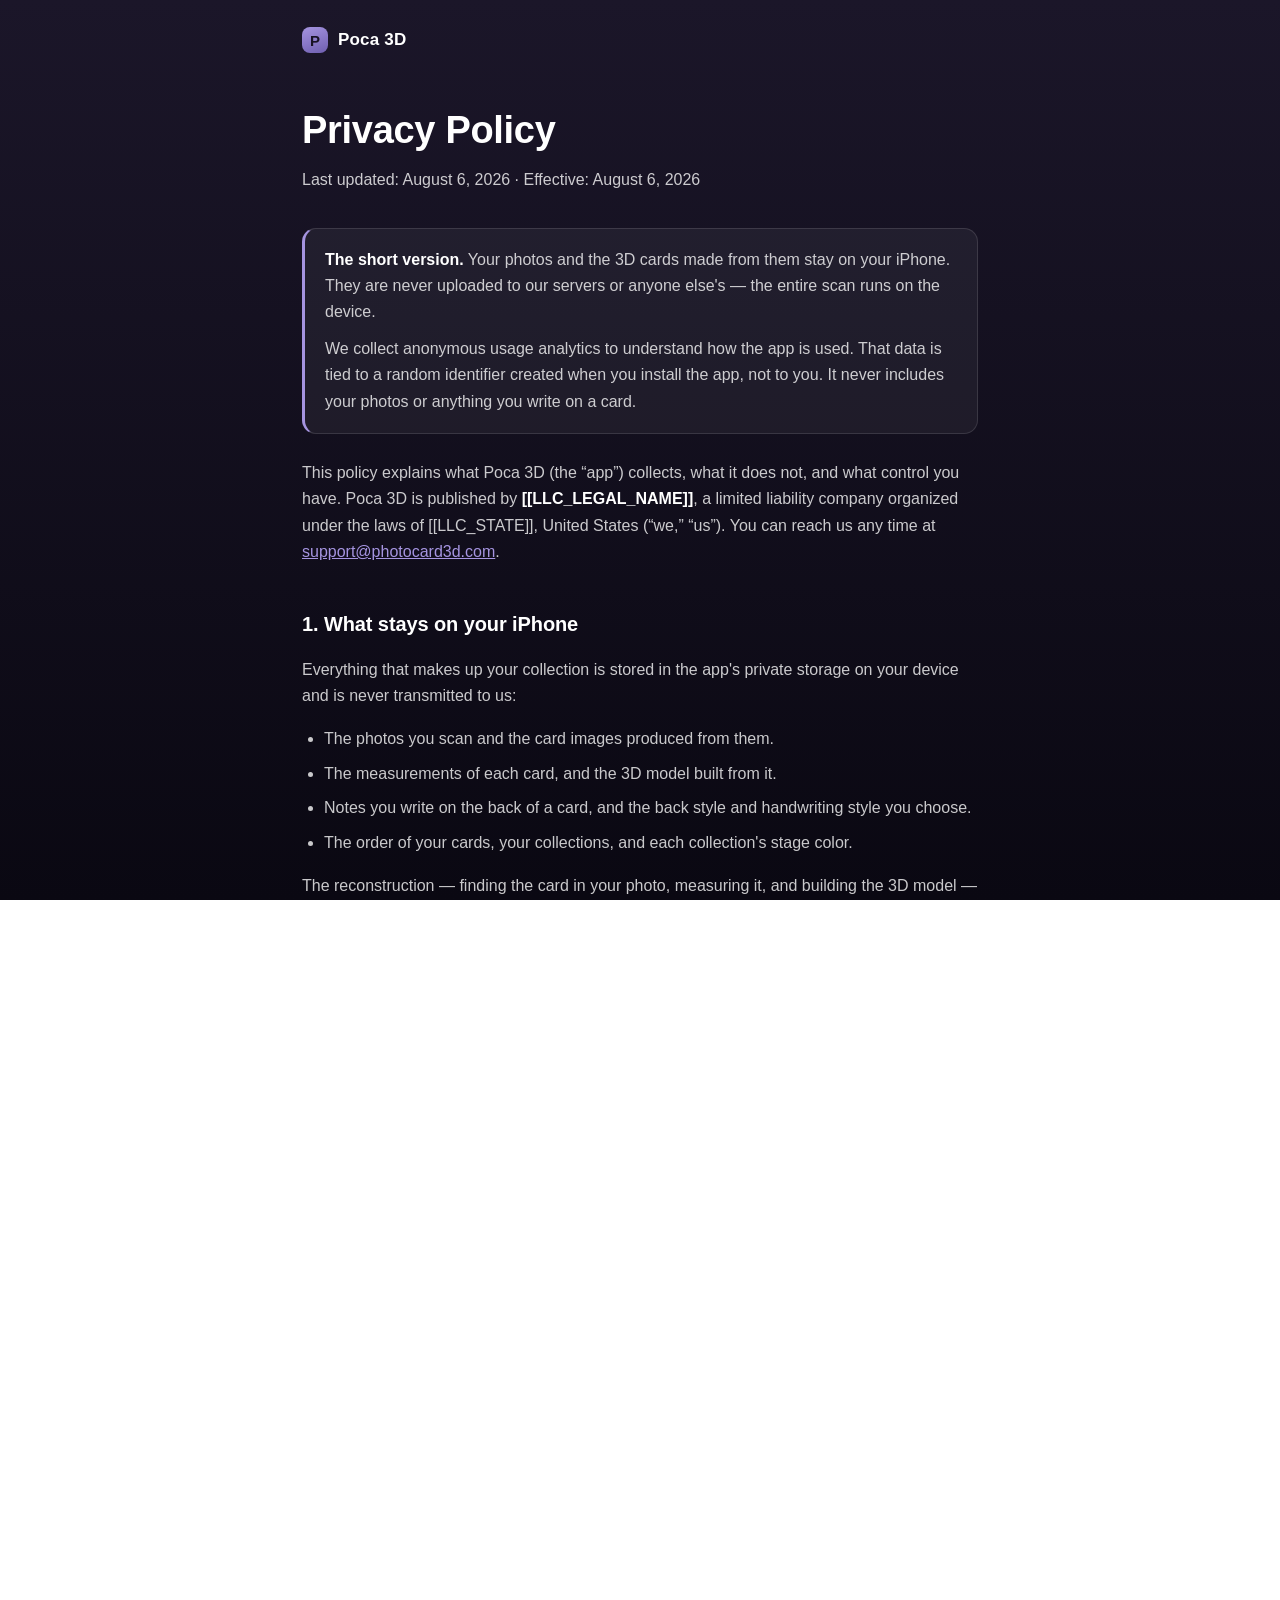
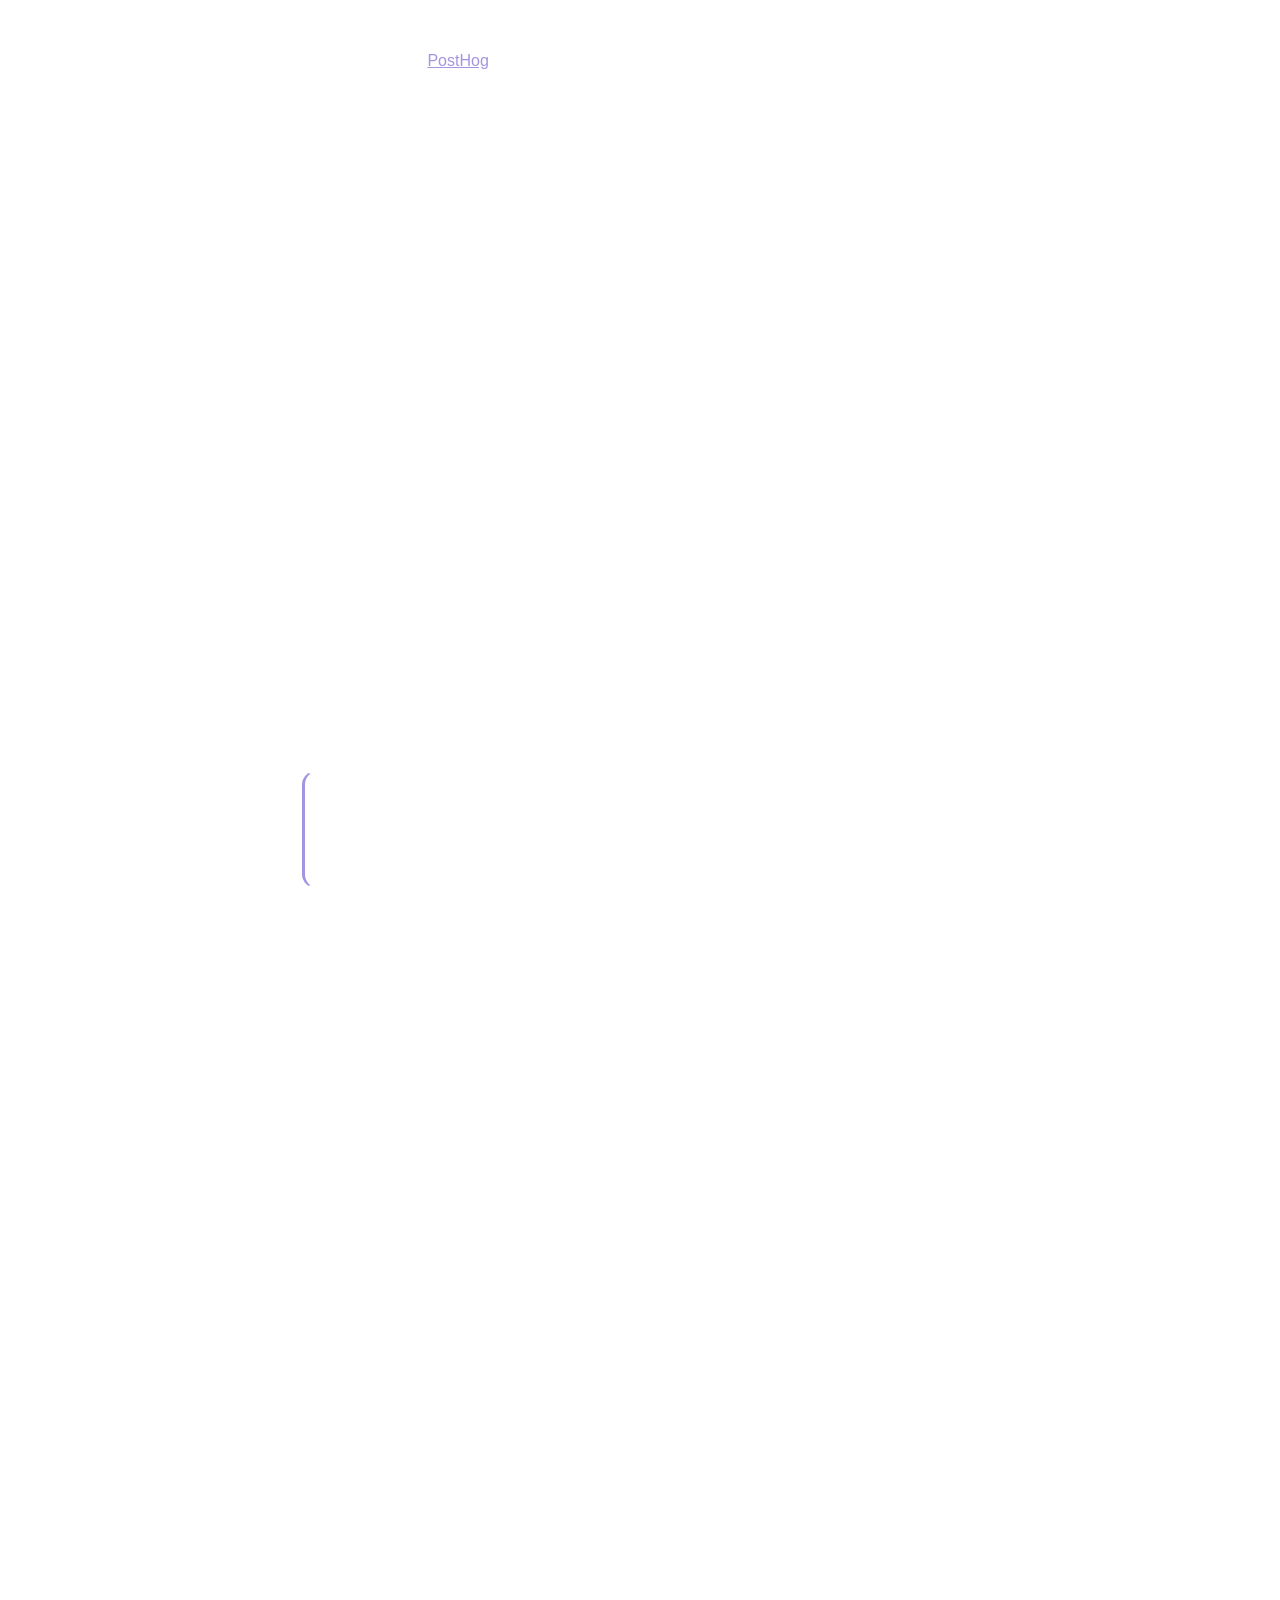
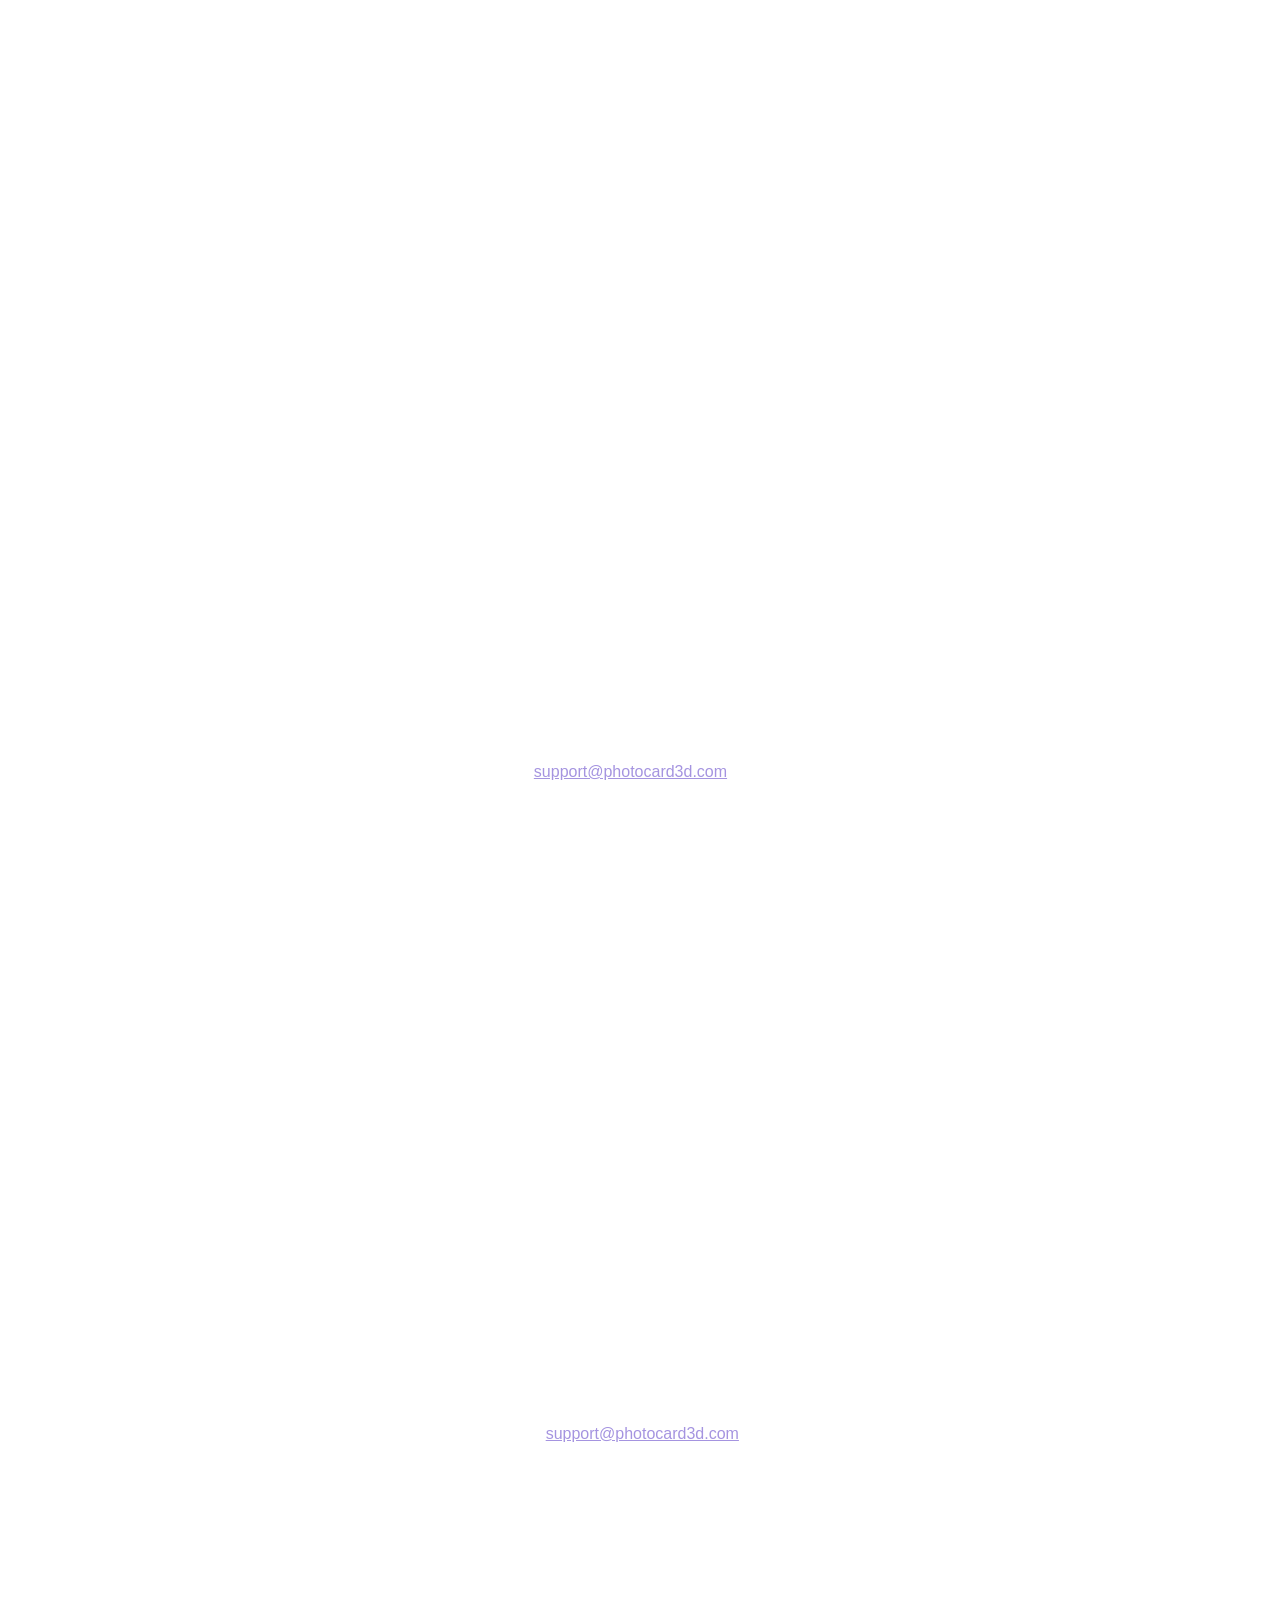
==== privacy/index.html @ b0219fa2 "Poca 3D site: landing, privacy policy, terms, support Static HTML on GitHub Pages at photocard3d.com" ====
<!doctype html>
<html lang="en">
<head>
<meta charset="utf-8">
<meta name="viewport" content="width=device-width, initial-scale=1">
<title>Privacy Policy — Poca 3D</title>
<meta name="description" content="How Poca 3D handles your photos, scans, and app data. Photos never leave your iPhone.">
<link rel="stylesheet" href="/assets/style.css">
</head>
<body>

<header class="site">
  <div class="wrap">
    <a class="brand" href="/"><span class="mark">P</span> Poca 3D</a>
  </div>
</header>

<main class="doc">
<div class="wrap">

  <h1>Privacy Policy</h1>
  <p class="updated">Last updated: August 6, 2026 &middot; Effective: August 6, 2026</p>

  <div class="callout">
    <p><strong>The short version.</strong> Your photos and the 3D cards made
    from them stay on your iPhone. They are never uploaded to our servers or
    anyone else's — the entire scan runs on the device.</p>
    <p>We collect anonymous usage analytics to understand how the app is
    used. That data is tied to a random identifier created when you install
    the app, not to you. It never includes your photos or anything you
    write on a card.</p>
  </div>

  <p>
    This policy explains what Poca 3D (the &ldquo;app&rdquo;) collects, what it
    does not, and what control you have. Poca 3D is published by
    <strong>[[LLC_LEGAL_NAME]]</strong>, a limited liability company organized
    under the laws of [[LLC_STATE]], United States (&ldquo;we,&rdquo;
    &ldquo;us&rdquo;). You can reach us any time at
    <a href="mailto:support@photocard3d.com">support@photocard3d.com</a>.
  </p>

  <h2>1. What stays on your iPhone</h2>

  <p>
    Everything that makes up your collection is stored in the app's private
    storage on your device and is never transmitted to us:
  </p>
  <ul>
    <li>The photos you scan and the card images produced from them.</li>
    <li>The measurements of each card, and the 3D model built from it.</li>
    <li>Notes you write on the back of a card, and the back style and
      handwriting style you choose.</li>
    <li>The order of your cards, your collections, and each collection's
      stage color.</li>
  </ul>
  <p>
    The reconstruction — finding the card in your photo, measuring it, and
    building the 3D model — runs entirely on your iPhone. The app has no
    server that receives images, and no account to sign in to.
  </p>

  <h3>Deleting it</h3>
  <p>
    Deleting an individual card removes it and its files from the device
    immediately. <strong>Settings &rarr; Delete All Data</strong> permanently
    removes every card, note, and scan from the device and resets the app to
    its first-launch state. Deleting the app from your iPhone also removes
    all of it.
  </p>

  <h2>2. Camera and photo access</h2>

  <table class="data">
    <tr>
      <th style="width:32%">Permission</th>
      <th>How it is used</th>
    </tr>
    <tr>
      <td>Camera</td>
      <td>Only while the scan screen is open, to show the live preview and
        take the photo you capture with the shutter. The preview is not
        recorded and nothing is captured until you tap the shutter.</td>
    </tr>
    <tr>
      <td>Photos (choosing)</td>
      <td>The app uses Apple's system photo picker. It never receives access
        to your photo library — only the single image you select is handed
        to it.</td>
    </tr>
    <tr>
      <td>Photos (add only)</td>
      <td>Requested only if you choose <em>Save Video</em> when sharing a
        card, so the video can be written to your library. This grants no
        ability to read your existing photos.</td>
    </tr>
  </table>

  <h2>3. What we do collect: anonymous analytics</h2>

  <p>
    To understand which features people use and where the app is falling
    short, we collect product analytics through
    <a href="https://posthog.com/privacy" rel="noopener">PostHog</a>, a
    third-party analytics provider whose servers are located in the United
    States. PostHog processes this data on our behalf.
  </p>

  <h3>How events are identified</h3>
  <p>
    When you first open the app, a random identifier is generated and stored
    on your device. It is not your Apple ID, your name, your email address,
    your device's advertising identifier, or your vendor identifier — it is a
    random value that exists only to group one install's events together.
    Tapping <strong>Delete All Data</strong> discards it and generates a new
    one.
  </p>

  <h3>What is sent</h3>
  <ul>
    <li><strong>Feature usage</strong> — for example that the add sheet was
      opened, a card was focused, a theme was changed, or a card was deleted.</li>
    <li><strong>Scan outcomes and diagnostics</strong> — whether a scan
      succeeded, how long it took, the detection confidence, the measured
      card size in millimetres, and the input image's megapixel count. This
      is how we improve scanning accuracy.</li>
    <li><strong>Subscription events</strong> — that a paywall was shown, a
      plan was selected, and whether a purchase started, completed, was
      cancelled, or was refunded, plus which plan.</li>
    <li><strong>Session summaries</strong> — counts of interactions such as
      card spins, page swipes, and time spent in the immersive view.</li>
    <li><strong>Standard technical context</strong> collected automatically
      by PostHog — app version, iOS version, device model, language, and
      time zone. PostHog also receives your IP address as part of any network
      request and may use it to derive an approximate, city-level location.</li>
  </ul>

  <h3>What is never sent</h3>
  <div class="callout">
    <p>We do not transmit the content of your photos or scans, the text of
    any note you write on a card, file names or paths, your name, your email
    address, your contacts, your precise location, or any advertising
    identifier.</p>
  </div>

  <h2>4. Purchases</h2>
  <p>
    Subscriptions and the one-time lifetime unlock are sold and processed by
    Apple through the App Store. We never receive or store your payment card,
    billing address, or Apple ID credentials. The app stores your
    subscription's expiration date locally so it knows whether Pro features
    are active, and records the anonymous purchase events described above.
  </p>

  <h2>5. Sharing a card</h2>
  <p>
    Share videos are composed on your device from files already stored there.
    When you share one, it goes wherever you send it and is governed by that
    service's own privacy policy. If you choose Instagram Stories, the video
    is placed on your device's clipboard — marked local-only, so it is not
    synced to your other Apple devices — and Instagram reads it when it
    opens. We never receive a copy.
  </p>

  <h2>6. No tracking and no advertising</h2>
  <p>
    Poca 3D contains no advertising, no third-party ad networks, and no
    cross-app or cross-site tracking. It does not use Apple's App Tracking
    Transparency identifier and will never ask to track you across other
    companies' apps and websites. <strong>We do not sell or share your
    personal information</strong>, as those terms are defined under
    California law.
  </p>

  <h2>7. Children</h2>
  <p>
    Poca 3D is not directed to children under 13, and we do not knowingly
    collect personal information from them. If you believe a child has
    provided us information, contact us and we will delete it.
  </p>

  <h2>8. How long data is kept</h2>
  <p>
    Data on your device stays until you delete it — we cannot reach it or
    remove it for you. Analytics events are retained for up to 24 months and
    then deleted.
  </p>

  <h2>9. Security</h2>
  <p>
    Your collection is stored inside the app's sandboxed container and is
    protected by iOS app isolation and your device's encryption. Analytics
    data is transmitted over encrypted HTTPS connections. No method of
    transmission or storage is perfectly secure, but because your photos
    never leave your device, the most sensitive data the app handles is never
    exposed to a network at all.
  </p>

  <h2>10. Your rights</h2>

  <p>
    Wherever you live, you can erase everything the app holds about you from
    within the app itself: <strong>Settings &rarr; Delete All Data</strong>.
    That wipes your on-device collection and resets your analytics identifier.
  </p>

  <h3>California (CCPA / CPRA)</h3>
  <p>
    If you are a California resident you have the right to know what personal
    information is collected and how it is used, to request deletion or
    correction, and to not be discriminated against for exercising those
    rights. We do not sell or share personal information, so there is nothing
    to opt out of. To make a request, email
    <a href="mailto:support@photocard3d.com">support@photocard3d.com</a>.
    Because our analytics are pseudonymous, we may ask you for the identifier
    shown in the app so we can locate the right records.
  </p>

  <h3>European Economic Area, United Kingdom, and Switzerland (GDPR)</h3>
  <p>
    If you are in one of these regions, you have the right to access,
    rectify, erase, restrict, and port your personal data, and to object to
    processing. Our legal basis for analytics is our legitimate interest in
    understanding and improving the app; our legal basis for processing
    purchase records is performance of our contract with you. Analytics data
    is transferred to and processed in the United States. You have the right
    to lodge a complaint with your local supervisory authority.
  </p>

  <h3>Other regions</h3>
  <p>
    If your local law grants you rights over your personal data that are not
    listed here, contact us and we will honor them.
  </p>

  <h2>11. Changes to this policy</h2>
  <p>
    If this policy changes, we will update the date at the top of this page.
    If a change materially affects how your information is handled, we will
    make that clear in the app before it takes effect.
  </p>

  <h2>12. Contact</h2>
  <p>
    Questions, requests, or concerns:
    <a href="mailto:support@photocard3d.com">support@photocard3d.com</a>.
    We reply to every message.
  </p>

</div>
</main>

<footer class="site">
  <div class="wrap">
    <nav>
      <a href="/">Home</a>
      <a href="/privacy/">Privacy Policy</a>
      <a href="/terms/">Terms of Use</a>
      <a href="/support/">Support</a>
    </nav>
    <div>&copy; 2026 [[LLC_LEGAL_NAME]]. All rights reserved.</div>
  </div>
</footer>

</body>
</html>
---- assets/style.css ----
/* Poca 3D — the app's midnight stage, on the web.
   Colors are lifted from CollectionTheme.midnight and the accent used
   across the app's chrome, so site and app read as one product. */

:root {
  --stage-top: #1b1629;
  --stage-bottom: #0a0812;
  --accent: #a594e0;
  --ink: #171224;
  --text: #ffffff;
  --muted: rgba(255, 255, 255, 0.62);
  --faint: rgba(255, 255, 255, 0.42);
  --hairline: rgba(255, 255, 255, 0.12);
  --card: rgba(255, 255, 255, 0.05);
  --measure: 720px;
}

*,
*::before,
*::after { box-sizing: border-box; }

html { -webkit-text-size-adjust: 100%; }

body {
  margin: 0;
  min-height: 100vh;
  background: linear-gradient(180deg, var(--stage-top) 0%, var(--stage-bottom) 100%)
    fixed;
  color: var(--text);
  font: 400 17px/1.65 -apple-system, BlinkMacSystemFont, "Segoe UI", Roboto,
    Helvetica, Arial, sans-serif;
  -webkit-font-smoothing: antialiased;
}

.wrap {
  max-width: var(--measure);
  margin: 0 auto;
  padding: 0 22px;
}

/* ---------------------------------------------------------------- header */

header.site {
  padding: 26px 0 0;
}

.brand {
  display: inline-flex;
  align-items: center;
  gap: 10px;
  color: var(--text);
  text-decoration: none;
  font-weight: 700;
  font-size: 17px;
  letter-spacing: 0.2px;
}

.brand .mark {
  width: 26px;
  height: 26px;
  border-radius: 8px;
  background: linear-gradient(160deg, var(--accent), #6f5fb0);
  display: grid;
  place-items: center;
  color: var(--ink);
  font-size: 15px;
  font-weight: 800;
  line-height: 1;
}

/* ------------------------------------------------------------------ hero */

.hero {
  padding: 74px 0 54px;
  text-align: center;
}

.hero h1 {
  margin: 0 0 18px;
  font-size: clamp(34px, 7vw, 54px);
  line-height: 1.1;
  font-weight: 800;
  letter-spacing: -0.5px;
}

.hero p {
  margin: 0 auto;
  max-width: 30em;
  font-size: clamp(17px, 2.4vw, 19px);
  color: var(--muted);
}

.pill {
  display: inline-block;
  margin-bottom: 22px;
  padding: 6px 14px;
  border: 1px solid var(--hairline);
  border-radius: 999px;
  font-size: 13px;
  font-weight: 600;
  color: var(--accent);
  letter-spacing: 0.3px;
}

/* --------------------------------------------------------------- feature */

.features {
  display: grid;
  gap: 14px;
  grid-template-columns: repeat(auto-fit, minmax(240px, 1fr));
  padding: 10px 0 70px;
}

.feature {
  background: var(--card);
  border: 1px solid var(--hairline);
  border-radius: 18px;
  padding: 22px;
}

.feature h3 {
  margin: 0 0 7px;
  font-size: 16px;
  font-weight: 700;
}

.feature p {
  margin: 0;
  font-size: 15px;
  color: var(--muted);
  line-height: 1.55;
}

/* ------------------------------------------------------------ legal page */

main.doc {
  padding: 44px 0 90px;
}

main.doc h1 {
  margin: 0 0 6px;
  font-size: clamp(28px, 5vw, 38px);
  font-weight: 800;
  letter-spacing: -0.3px;
}

.updated {
  margin: 0 0 34px;
  color: var(--faint);
  font-size: 14px;
}

main.doc h2 {
  margin: 42px 0 12px;
  font-size: 20px;
  font-weight: 700;
  letter-spacing: -0.1px;
}

main.doc h3 {
  margin: 26px 0 8px;
  font-size: 16px;
  font-weight: 700;
}

main.doc p,
main.doc li {
  color: rgba(255, 255, 255, 0.78);
  font-size: 16px;
}

main.doc ul { padding-left: 22px; }
main.doc li { margin-bottom: 8px; }

main.doc a { color: var(--accent); }

main.doc strong { color: var(--text); }

.callout {
  background: var(--card);
  border: 1px solid var(--hairline);
  border-left: 3px solid var(--accent);
  border-radius: 14px;
  padding: 18px 20px;
  margin: 26px 0;
}

.callout p { margin: 0; }
.callout p + p { margin-top: 10px; }

table.data {
  width: 100%;
  border-collapse: collapse;
  margin: 18px 0;
  font-size: 15px;
}

table.data th,
table.data td {
  text-align: left;
  padding: 11px 12px;
  border-bottom: 1px solid var(--hairline);
  vertical-align: top;
  color: rgba(255, 255, 255, 0.78);
}

table.data th {
  color: var(--text);
  font-weight: 700;
  font-size: 14px;
}

/* Narrow screens: let the table scroll rather than the page. */
.scroller {
  overflow-x: auto;
  -webkit-overflow-scrolling: touch;
}

/* ------------------------------------------------------------------- faq */

.faq {
  border-top: 1px solid var(--hairline);
  padding: 20px 0 4px;
}

.faq h3 { margin: 0 0 6px; }

.faq p { margin: 0 0 4px; }

/* ---------------------------------------------------------------- footer */

footer.site {
  border-top: 1px solid var(--hairline);
  padding: 26px 0 44px;
  color: var(--faint);
  font-size: 14px;
}

footer.site nav {
  display: flex;
  flex-wrap: wrap;
  gap: 20px;
  margin-bottom: 14px;
}

footer.site a {
  color: var(--muted);
  text-decoration: none;
}

footer.site a:hover { color: var(--text); }

@media (prefers-reduced-motion: no-preference) {
  a { transition: color 0.15s ease; }
}
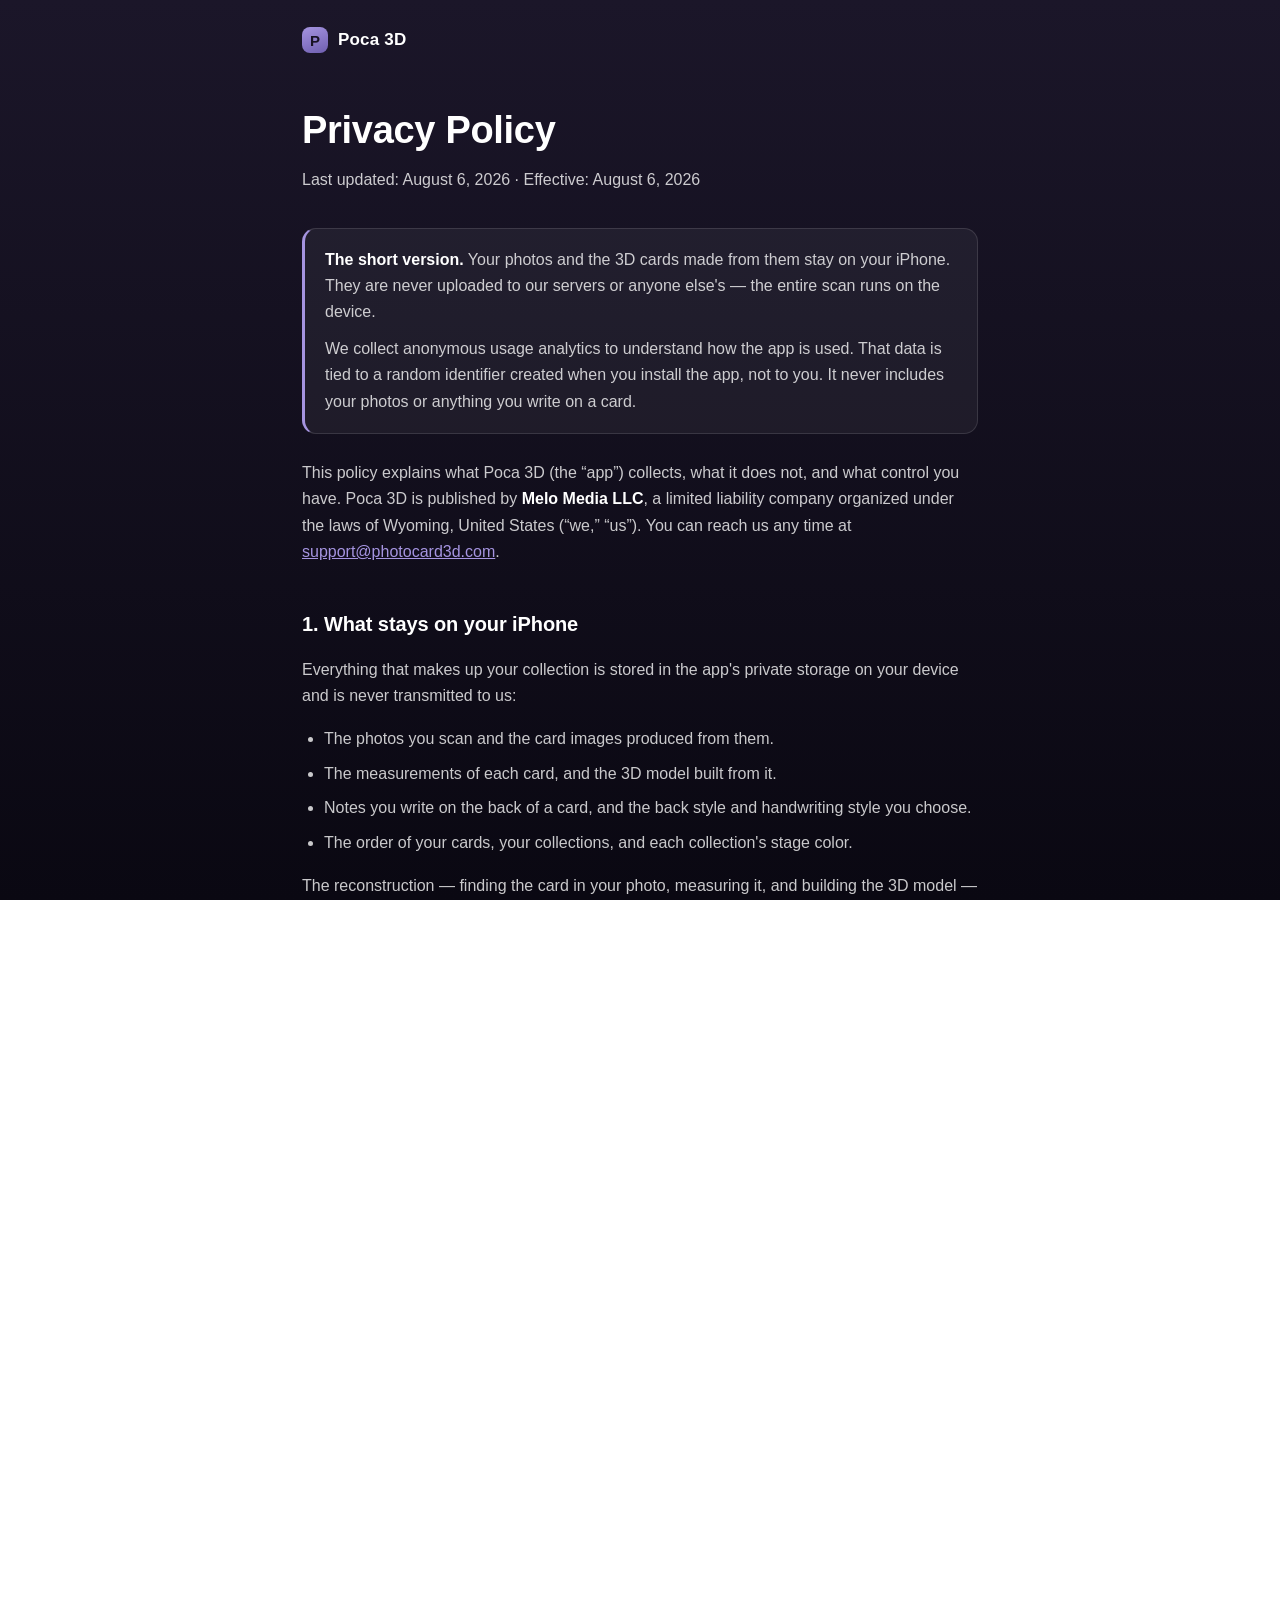
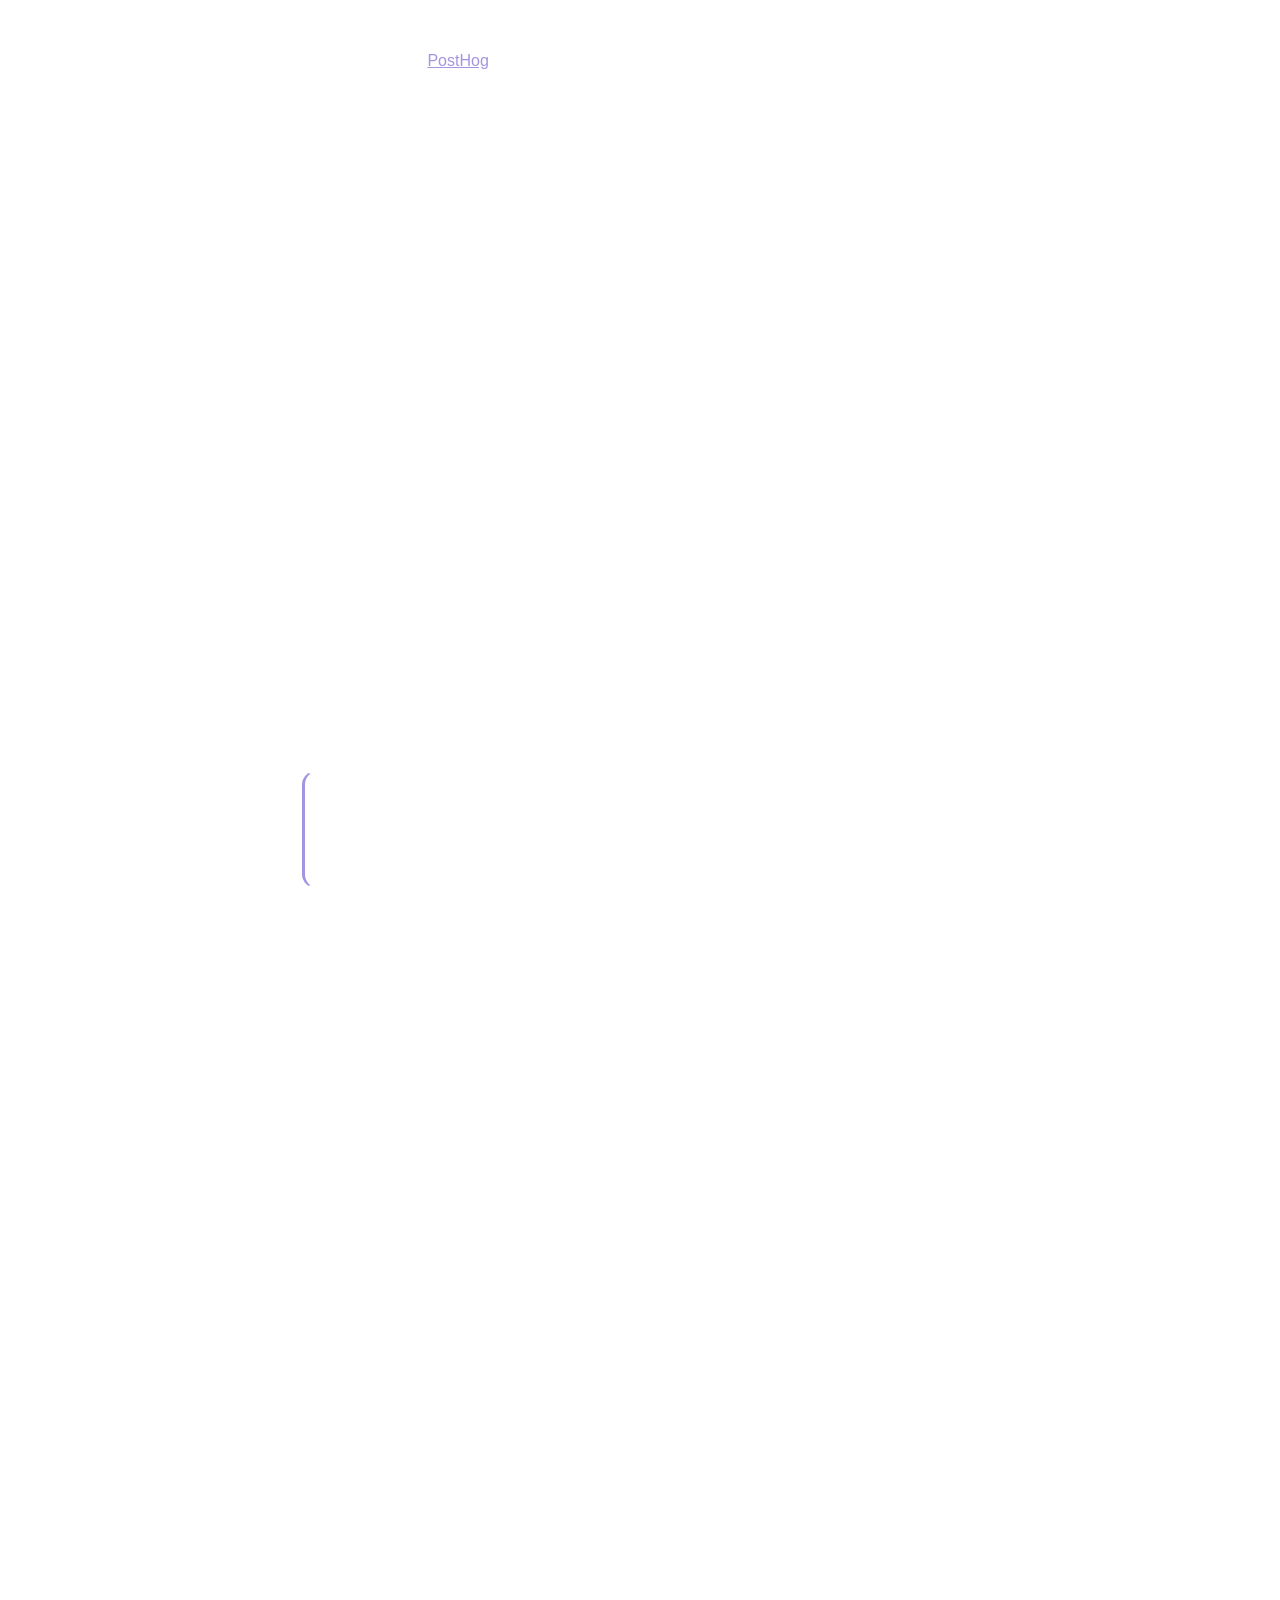
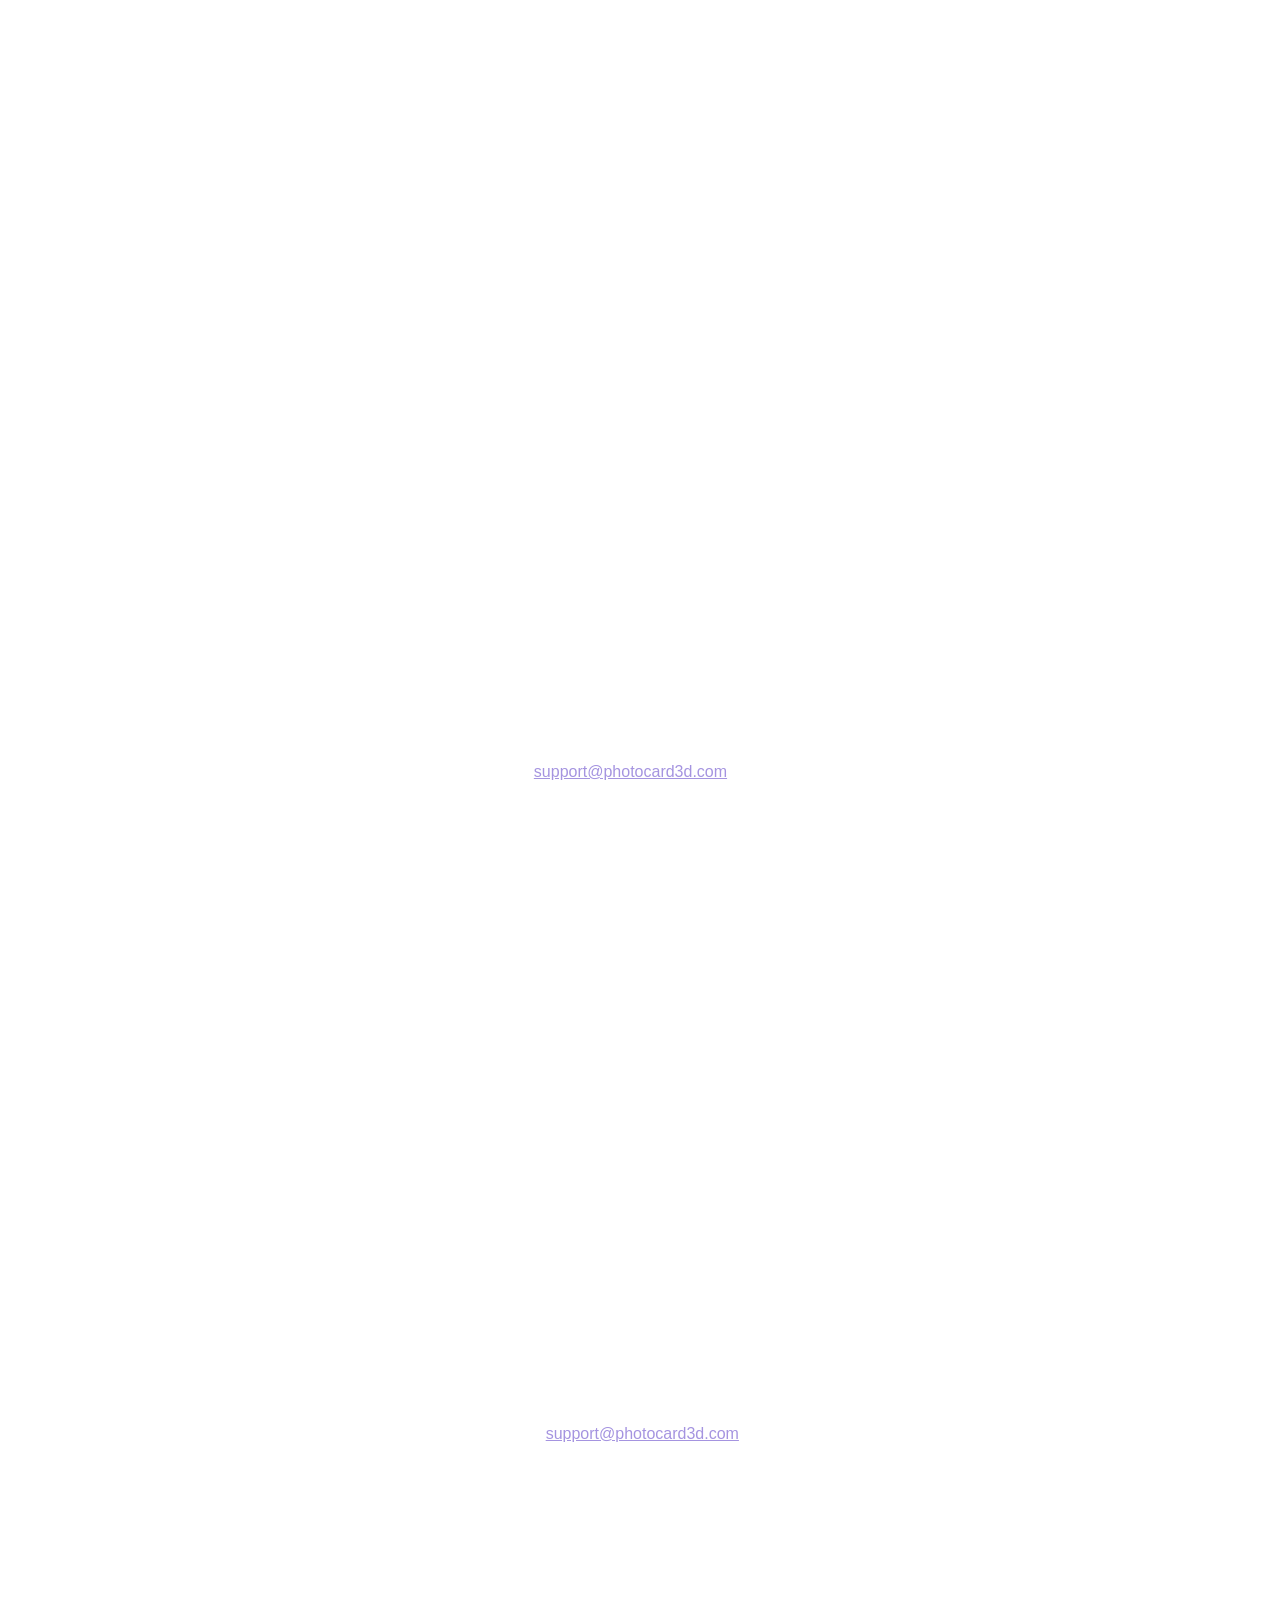
==== commit 54b26fa8: "Name Melo Media LLC (Wyoming) as the publisher Fills the entity placeholders across all four pages. " ====
--- a/privacy/index.html
+++ b/privacy/index.html
@@ -34,8 +34,8 @@
   <p>
     This policy explains what Poca 3D (the &ldquo;app&rdquo;) collects, what it
     does not, and what control you have. Poca 3D is published by
-    <strong>[[LLC_LEGAL_NAME]]</strong>, a limited liability company organized
-    under the laws of [[LLC_STATE]], United States (&ldquo;we,&rdquo;
+    <strong>Melo Media LLC</strong>, a limited liability company organized
+    under the laws of Wyoming, United States (&ldquo;we,&rdquo;
     &ldquo;us&rdquo;). You can reach us any time at
     <a href="mailto:support@photocard3d.com">support@photocard3d.com</a>.
   </p>
@@ -258,7 +258,7 @@
       <a href="/terms/">Terms of Use</a>
       <a href="/support/">Support</a>
     </nav>
-    <div>&copy; 2026 [[LLC_LEGAL_NAME]]. All rights reserved.</div>
+    <div>&copy; 2026 Melo Media LLC. All rights reserved.</div>
   </div>
 </footer>
 
